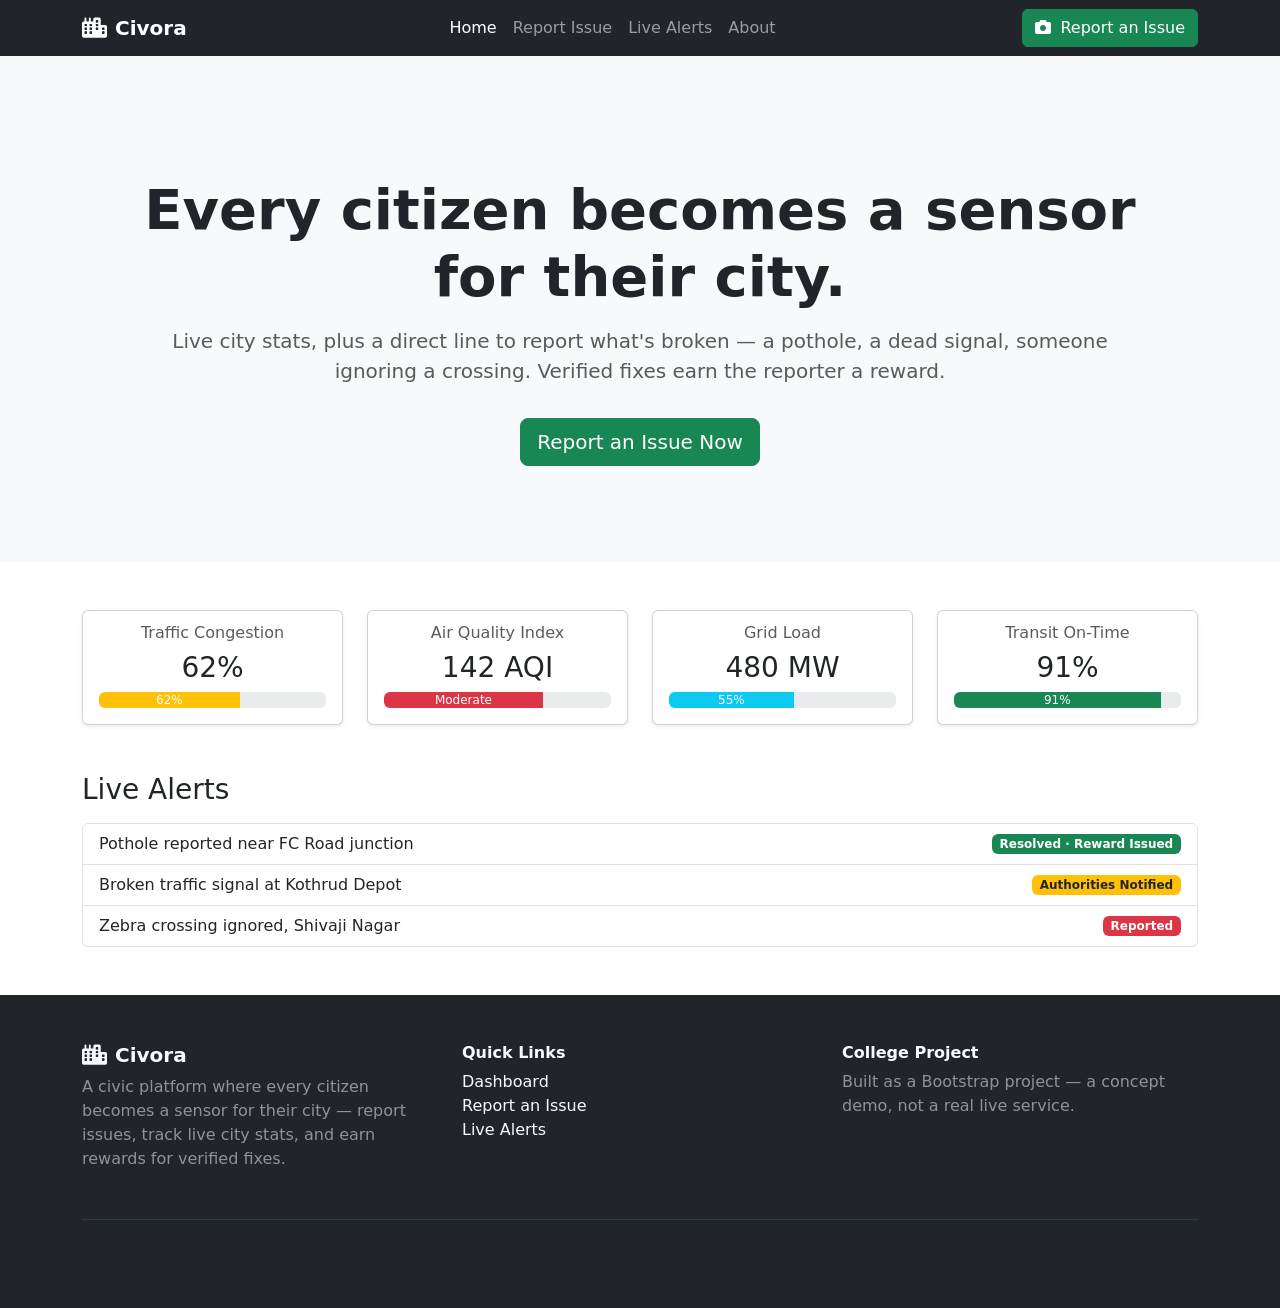
==== index.html @ bc6bc62c "new project on civic sense" ====
<!DOCTYPE html>
<html lang="en">
<head>
    <meta charset="UTF-8">
    <meta name="viewport" content="width=device-width, initial-scale=1.0">
    <link rel="stylesheet" href="https://cdnjs.cloudflare.com/ajax/libs/font-awesome/6.5.1/css/all.min.css">
    <link href="https://cdn.jsdelivr.net/npm/bootstrap@5.3.8/dist/css/bootstrap.min.css" rel="stylesheet">
    <link rel="stylesheet" href="css/style.css" />
    <script src="https://cdn.jsdelivr.net/npm/bootstrap@5.3.8/dist/js/bootstrap.bundle.min.js"></script>
    <title>civora</title>
</head>
<body>
<!-- navabr -->
  <nav class="navbar navbar-expand-lg navbar-dark bg-dark sticky-top">
  <div class="container">
    <a class="navbar-brand fw-bold" href="index.html">
      <i class="fa-solid fa-city me-2"></i>Civora
    </a>

    <button class="navbar-toggler" type="button" data-bs-toggle="collapse" data-bs-target="#mynavbar" aria-label="Toggle navigation">
      <span class="navbar-toggler-icon"></span>
    </button>

    <div class="collapse navbar-collapse" id="mynavbar">
      <ul class="navbar-nav mx-auto">
        <li class="nav-item"><a class="nav-link active" href="index.html">Home</a></li>
        <li class="nav-item"><a class="nav-link" href="report.html">Report Issue</a></li>
        <li class="nav-item"><a class="nav-link" href="alerts.html">Live Alerts</a></li>
        <li class="nav-item"><a class="nav-link" href="about.html">About</a></li>
      </ul>

      <a href="report.html" class="btn btn-success">
        <i class="fa-solid fa-camera me-1"></i> Report an Issue
      </a>
    </div>
  </div>
</nav>

<!-- use Container, Jumbotron, and Typography -->
<div class="jumbotron bg-light text-center py-5">
 <div class="container mt-4">
  <div class="p-5 bg-light rounded text-center">
    <h1 class="display-4 fw-bold">Every citizen becomes a sensor for their city.</h1>
    <p class="lead text-muted mt-3">
      Live city stats, plus a direct line to report what's broken —
      a pothole, a dead signal, someone ignoring a crossing.
      Verified fixes earn the reporter a reward.
    </p>
    <a href="#report" class="btn btn-success btn-lg mt-3">Report an Issue Now</a>
  </div>
</div>
</div>

<!-- Stat Cards Section: Grid (row/col-md/col-lg) + Cards + Progress Bars + Colors + Utilities (spacing/shadow) -->
<div class="container mt-5">
  <div class="row g-4">

    <div class="col-md-6 col-lg-3">
      <div class="card text-center shadow-sm">
        <div class="card-body">
          <h6 class="card-subtitle text-muted mb-2">Traffic Congestion</h6>
          <h3 class="card-title" id="trafficVal">62%</h3>
          <div class="progress">
            <div class="progress-bar bg-warning" id="trafficBar" style="width: 62%">62%</div>
          </div>
        </div>
      </div>
    </div>

    <div class="col-md-6 col-lg-3">
      <div class="card text-center shadow-sm">
        <div class="card-body">
          <h6 class="card-subtitle text-muted mb-2">Air Quality Index</h6>
          <h3 class="card-title" id="aqiVal">142 AQI</h3>
          <div class="progress">
            <div class="progress-bar bg-danger" id="aqiBar" style="width: 70%">Moderate</div>
          </div>
        </div>
      </div>
    </div>

    <div class="col-md-6 col-lg-3">
      <div class="card text-center shadow-sm">
        <div class="card-body">
          <h6 class="card-subtitle text-muted mb-2">Grid Load</h6>
          <h3 class="card-title" id="powerVal">480 MW</h3>
          <div class="progress">
            <div class="progress-bar bg-info" id="powerBar" style="width: 55%">55%</div>
          </div>
        </div>
      </div>
    </div>

    <div class="col-md-6 col-lg-3">
      <div class="card text-center shadow-sm">
        <div class="card-body">
          <h6 class="card-subtitle text-muted mb-2">Transit On-Time</h6>
          <h3 class="card-title" id="transitVal">91%</h3>
          <div class="progress">
            <div class="progress-bar bg-success" id="transitBar" style="width: 91%">91%</div>
          </div>
        </div>
      </div>
    </div>

  </div>
</div>

<!-- List Groups, Badges, Colors   Basic List Groups -->
<div class="container mt-5" id="alerts">
  <h3 class="mb-3">Live Alerts</h3>
  <ul class="list-group">

    <li class="list-group-item d-flex justify-content-between align-items-center">
      Pothole reported near FC Road junction
      <span class="badge bg-success">Resolved · Reward Issued</span>
    </li>

    <li class="list-group-item d-flex justify-content-between align-items-center">
      Broken traffic signal at Kothrud Depot
      <span class="badge bg-warning text-dark">Authorities Notified</span>
    </li>

    <li class="list-group-item d-flex justify-content-between align-items-center">
      Zebra crossing ignored, Shivaji Nagar
      <span class="badge bg-danger">Reported</span>
    </li>

  </ul>
</div>

<!-- footer -->
<!-- uses Grid, Colors, and Typography, nothing new. -->
<footer class="bg-dark text-light py-5 mt-5">
  <div class="container">
    <div class="row">

      <div class="col-md-4 mb-3">
        <h5 class="fw-bold"><i class="fa-solid fa-city me-2"></i>Civora</h5>
        <p class="text-white-50">
          A civic platform where every citizen becomes a sensor for their city —
          report issues, track live city stats, and earn rewards for verified fixes.
        </p>
      </div>

      <div class="col-md-4 mb-3">
        <h6 class="fw-bold">Quick Links</h6>
        <ul class="list-unstyled">
          <li><a href="index.html" class="text-light text-decoration-none">Dashboard</a></li>
          <li><a href="report.html" class="text-light text-decoration-none">Report an Issue</a></li>
          <li><a href="alerts.html" class="text-light text-decoration-none">Live Alerts</a></li>
        </ul>
      </div>

      <div class="col-md-4 mb-3">
        <h6 class="fw-bold">College Project</h6>
        <p class="text-white-50 mb-0 ">
          Built as a Bootstrap project — a concept demo, not a real live service.
        </p>
      </div>

    </div>

    <hr class="border-secondary">

    <p class="text-center text-muted mb-0">© 2026 Civora. All Rights Reserved.</p>
  </div>
</footer>


  <script src="script.js"></script>
</body>
</html>
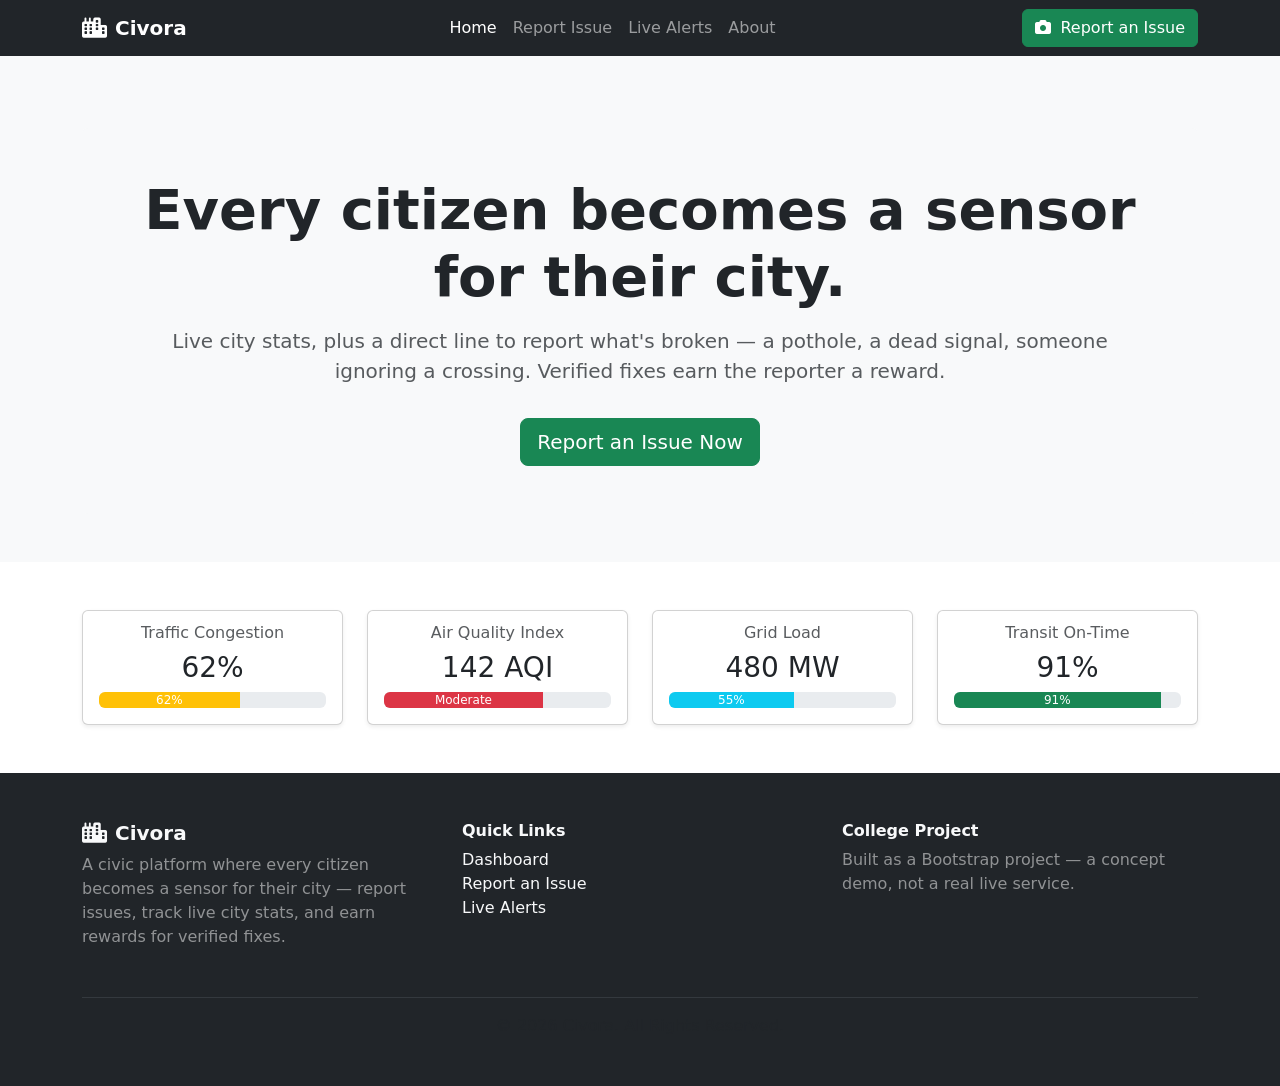
==== commit 51d05500: "new files" ====
--- a/index.html
+++ b/index.html
@@ -46,7 +46,7 @@
       a pothole, a dead signal, someone ignoring a crossing.
       Verified fixes earn the reporter a reward.
     </p>
-    <a href="#report" class="btn btn-success btn-lg mt-3">Report an Issue Now</a>
+    <a href="report.html" class="btn btn-success btn-lg mt-3">Report an Issue Now</a>
   </div>
 </div>
 </div>
@@ -106,28 +106,6 @@
   </div>
 </div>
 
-<!-- List Groups, Badges, Colors   Basic List Groups -->
-<div class="container mt-5" id="alerts">
-  <h3 class="mb-3">Live Alerts</h3>
-  <ul class="list-group">
-
-    <li class="list-group-item d-flex justify-content-between align-items-center">
-      Pothole reported near FC Road junction
-      <span class="badge bg-success">Resolved · Reward Issued</span>
-    </li>
-
-    <li class="list-group-item d-flex justify-content-between align-items-center">
-      Broken traffic signal at Kothrud Depot
-      <span class="badge bg-warning text-dark">Authorities Notified</span>
-    </li>
-
-    <li class="list-group-item d-flex justify-content-between align-items-center">
-      Zebra crossing ignored, Shivaji Nagar
-      <span class="badge bg-danger">Reported</span>
-    </li>
-
-  </ul>
-</div>
 
 <!-- footer -->
 <!-- uses Grid, Colors, and Typography, nothing new. -->
@@ -168,6 +146,6 @@
 </footer>
 
 
-  <script src="script.js"></script>
+<script src="script.js"></script>
 </body>
 </html>
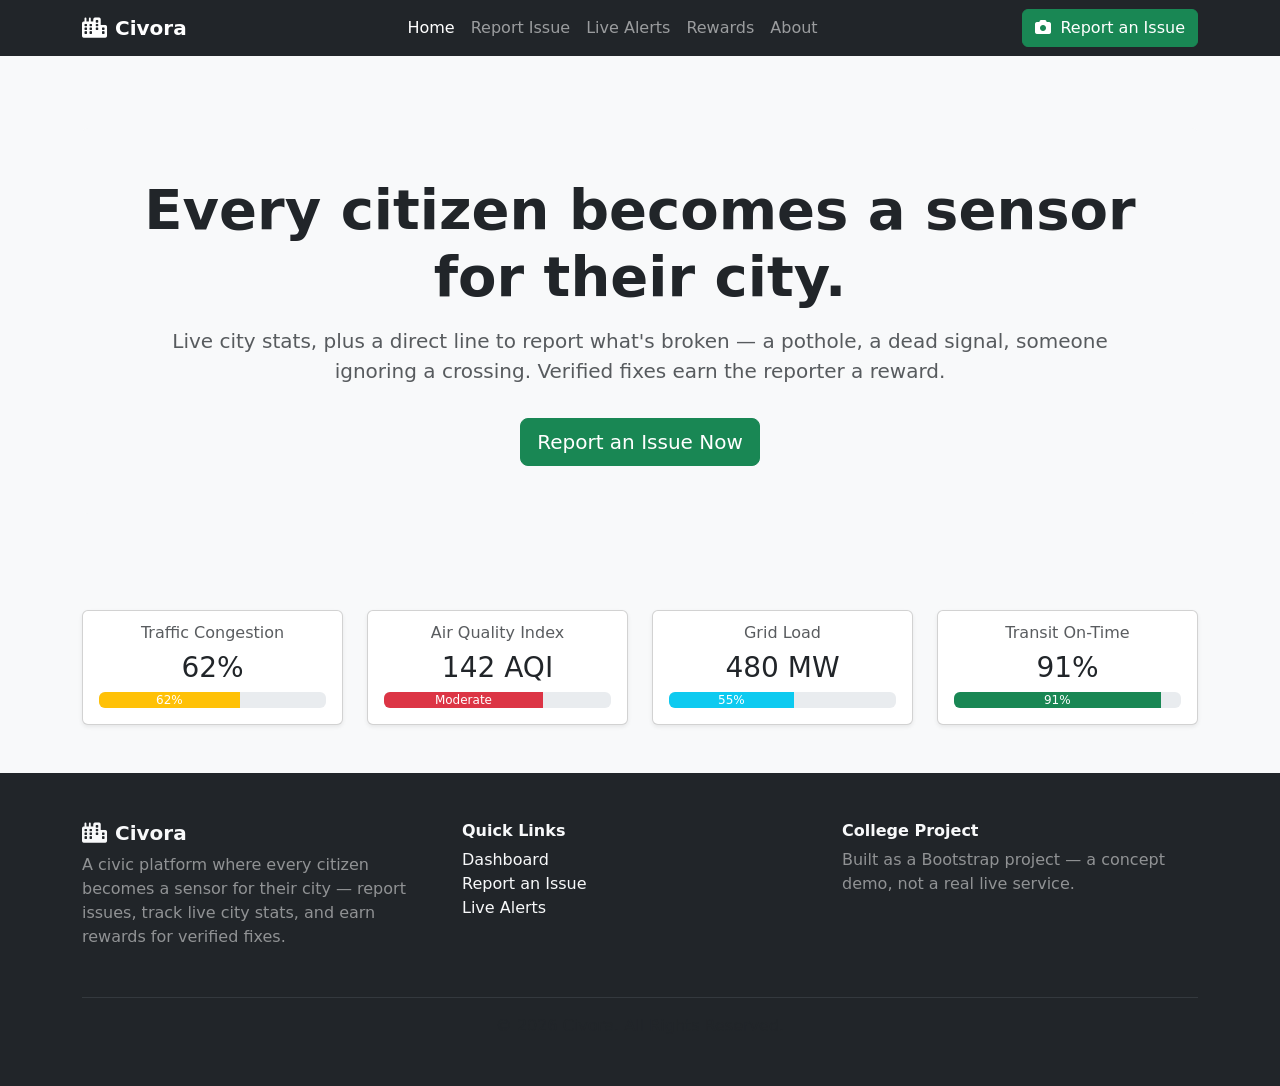
==== commit 50a793a3: "rewards page added" ====
--- a/index.html
+++ b/index.html
@@ -9,7 +9,7 @@
     <script src="https://cdn.jsdelivr.net/npm/bootstrap@5.3.8/dist/js/bootstrap.bundle.min.js"></script>
     <title>civora</title>
 </head>
-<body>
+<body class="bg-light">
 <!-- navabr -->
   <nav class="navbar navbar-expand-lg navbar-dark bg-dark sticky-top">
   <div class="container">
@@ -26,7 +26,9 @@
         <li class="nav-item"><a class="nav-link active" href="index.html">Home</a></li>
         <li class="nav-item"><a class="nav-link" href="report.html">Report Issue</a></li>
         <li class="nav-item"><a class="nav-link" href="alerts.html">Live Alerts</a></li>
+        <li class="nav-item"><a class="nav-link " href="rewards.html">Rewards</a></li>
         <li class="nav-item"><a class="nav-link" href="about.html">About</a></li>
+        
       </ul>
 
       <a href="report.html" class="btn btn-success">
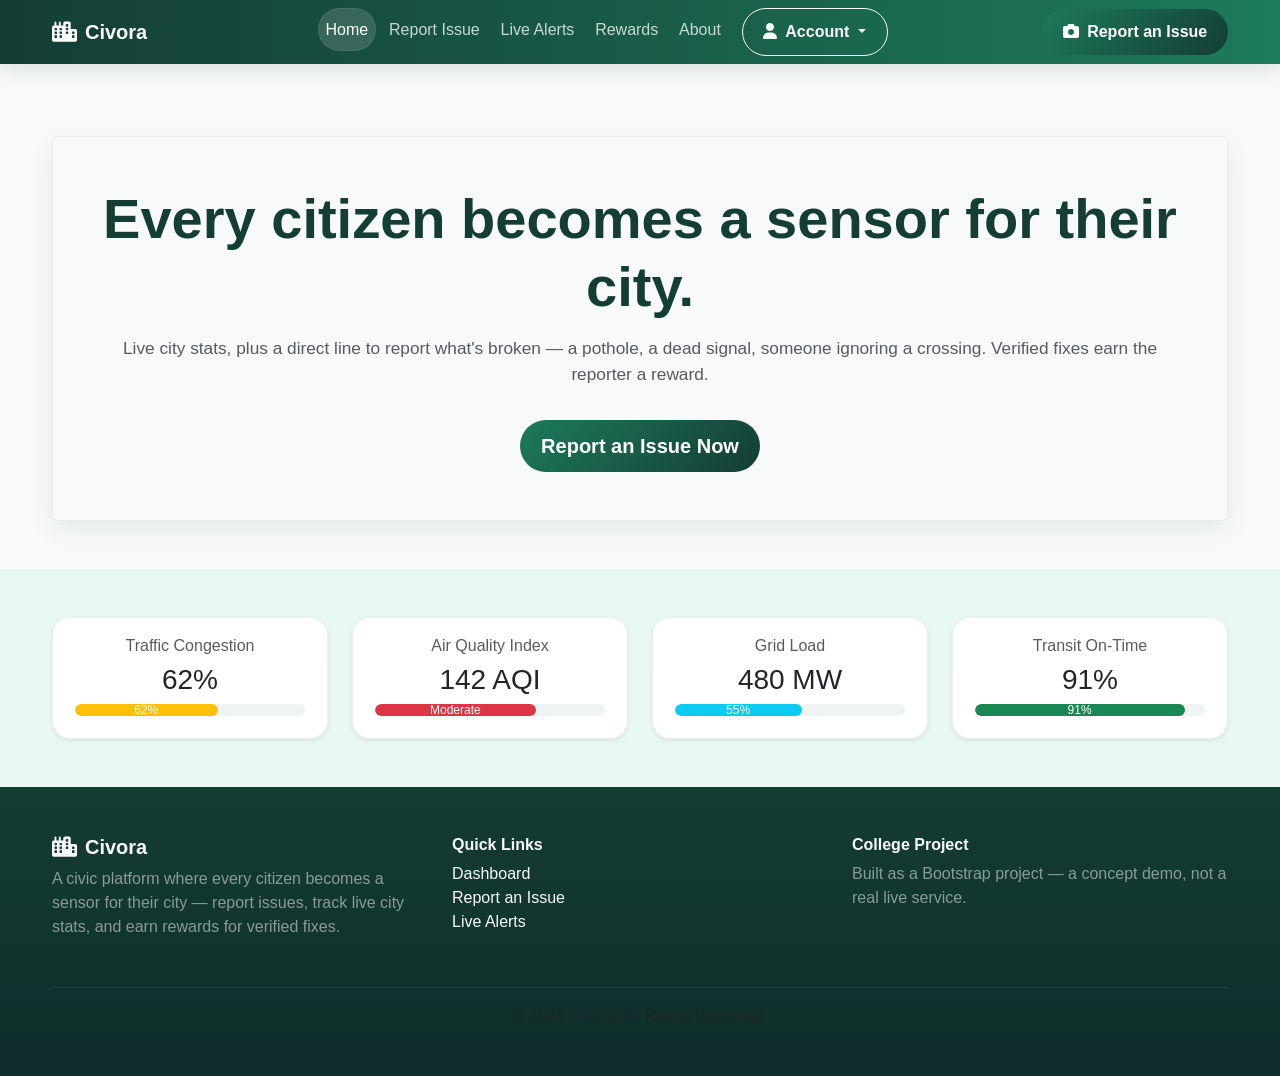
==== commit 478b0b7a: "login pages with javascript validation" ====
--- a/index.html
+++ b/index.html
@@ -5,11 +5,11 @@
     <meta name="viewport" content="width=device-width, initial-scale=1.0">
     <link rel="stylesheet" href="https://cdnjs.cloudflare.com/ajax/libs/font-awesome/6.5.1/css/all.min.css">
     <link href="https://cdn.jsdelivr.net/npm/bootstrap@5.3.8/dist/css/bootstrap.min.css" rel="stylesheet">
-    <link rel="stylesheet" href="css/style.css" />
+    <link rel="stylesheet" href="style.css">
     <script src="https://cdn.jsdelivr.net/npm/bootstrap@5.3.8/dist/js/bootstrap.bundle.min.js"></script>
     <title>civora</title>
 </head>
-<body class="bg-light">
+<body class="home">
 <!-- navabr -->
   <nav class="navbar navbar-expand-lg navbar-dark bg-dark sticky-top">
   <div class="container">
@@ -28,6 +28,15 @@
         <li class="nav-item"><a class="nav-link" href="alerts.html">Live Alerts</a></li>
         <li class="nav-item"><a class="nav-link " href="rewards.html">Rewards</a></li>
         <li class="nav-item"><a class="nav-link" href="about.html">About</a></li>
+        <li class="nav-item dropdown">
+  <a class="btn btn-outline-light dropdown-toggle ms-lg-2" href="#" role="button" data-bs-toggle="dropdown" aria-expanded="false">
+    <i class="fa-solid fa-user me-1"></i> Account
+  </a>
+  <ul class="dropdown-menu dropdown-menu-end">
+    <li><a class="dropdown-item" href="login.html">Login</a></li>
+    <li><a class="dropdown-item" href="signup.html">Sign Up</a></li>
+  </ul>
+</li>
         
       </ul>
 
--- a/style.css
+++ b/style.css
@@ -0,0 +1,201 @@
+* {
+  margin: 0;
+  padding: 0;
+}
+
+
+:root {
+  --green-1: #143d34;
+  --green-2: #1d7a5c;
+  --green-3: #dff7ee;
+  --bg: #f5faf7;
+  --white: #ffffff;
+  --text: #1e2d2a;
+  --muted: #60706d;
+  --border: rgba(20, 61, 52, 0.08);
+  --shadow: 0 10px 25px rgba(20, 61, 52, 0.08);
+}
+
+body {
+  background: linear-gradient(180deg, var(--green-3) 0%, #eef8f4 100%);
+  color: var(--text);
+  font-family: "Segoe UI", Tahoma, Geneva, Verdana, sans-serif;
+}
+
+a {
+  text-decoration: none;
+}
+
+.navbar {
+  background: linear-gradient(90deg, var(--green-1) 0%, var(--green-2) 100%) !important;
+  box-shadow: 0 6px 18px rgba(20, 61, 52, 0.12);
+}
+
+.navbar-brand,
+.navbar .nav-link {
+  color: #fff !important;
+}
+
+.navbar .nav-link {
+  font-weight: 500;
+  opacity: 0.9;
+}
+
+.navbar .nav-link:hover,
+.navbar .nav-link.active {
+  opacity: 1;
+}
+
+.btn {
+  border-radius: 999px;
+  padding: 0.7rem 1.3rem;
+  font-weight: 600;
+  transition: 0.2s ease;
+}
+
+.btn-success {
+  background: linear-gradient(135deg, var(--green-2) 0%, var(--green-1) 100%);
+  border: none;
+  color: #fff;
+}
+
+.btn-success:hover {
+  transform: translateY(-2px);
+  box-shadow: 0 10px 22px rgba(29, 122, 92, 0.22);
+}
+
+.card {
+  border: 1px solid var(--border);
+  border-radius: 18px;
+  background: var(--white);
+  box-shadow: var(--shadow);
+  transition: transform 0.2s ease, box-shadow 0.2s ease;
+}
+
+.card:hover {
+  transform: translateY(-4px);
+  box-shadow: 0 18px 30px rgba(20, 61, 52, 0.1);
+}
+
+.card-body {
+  padding: 1.35rem;
+}
+
+.container {
+  max-width: 1200px;
+}
+
+.jumbotron .p-5 {
+  background: rgba(255, 255, 255, 0.8);
+  border: 1px solid var(--border);
+  border-radius: 24px;
+  box-shadow: var(--shadow);
+}
+
+.jumbotron h1 {
+  color: var(--green-1);
+  font-weight: 800;
+}
+
+.jumbotron .lead {
+  color: var(--muted);
+  font-size: 1.08rem;
+}
+
+.progress {
+  height: 12px;
+  border-radius: 999px;
+  background-color: #edf4f1;
+}
+
+.progress-bar {
+  border-radius: 999px;
+}
+
+footer {
+  background: linear-gradient(180deg, var(--green-1) 0%, #0f2d2a 100%);
+  color: #fff;
+}
+
+footer a {
+  color: rgba(255, 255, 255, 0.8);
+}
+
+footer a:hover {
+  color: #fff;
+}
+
+.form-control,
+.form-select,
+textarea {
+  border-radius: 12px;
+  border: 1px solid rgba(20, 61, 52, 0.12);
+  padding: 0.8rem 0.9rem;
+  box-shadow: none;
+}
+
+.form-control:focus,
+.form-select:focus,
+textarea:focus {
+  border-color: var(--green-2);
+  box-shadow: 0 0 0 0.2rem rgba(29, 122, 92, 0.12);
+}
+
+.section-box {
+  background: rgba(255, 255, 255, 0.8);
+  border: 1px solid var(--border);
+  border-radius: 20px;
+  padding: 1.5rem;
+  box-shadow: var(--shadow);
+}
+
+.table {
+  border-radius: 12px;
+  overflow: hidden;
+}
+
+.table thead {
+  background: var(--green-1);
+  color: #fff;
+}
+
+.alert {
+  border-radius: 14px;
+  border: none;
+}
+
+.navbar-nav .nav-item {
+  margin: 0 0.15rem;
+}
+
+.navbar-nav .nav-link {
+  padding: 0.6rem 0.9rem;
+  border-radius: 999px;
+  transition: all 0.2s ease;
+  color: rgba(255, 255, 255, 0.85) !important;
+}
+
+.navbar-nav .nav-link:hover {
+  background: rgba(255, 255, 255, 0.08);
+  color: #ffffff !important;
+}
+
+.navbar-nav .nav-link.active {
+  background: rgba(255, 255, 255, 0.14);
+  color: #ffffff !important;
+  box-shadow: inset 0 0 0 1px rgba(255, 255, 255, 0.08);
+}
+
+@media (max-width: 768px) {
+  .navbar-brand {
+    font-size: 1.2rem;
+  }
+
+  .jumbotron .p-5 {
+    padding: 2rem 1rem !important;
+  }
+
+  .btn {
+    width: 100%;
+  }
+}
